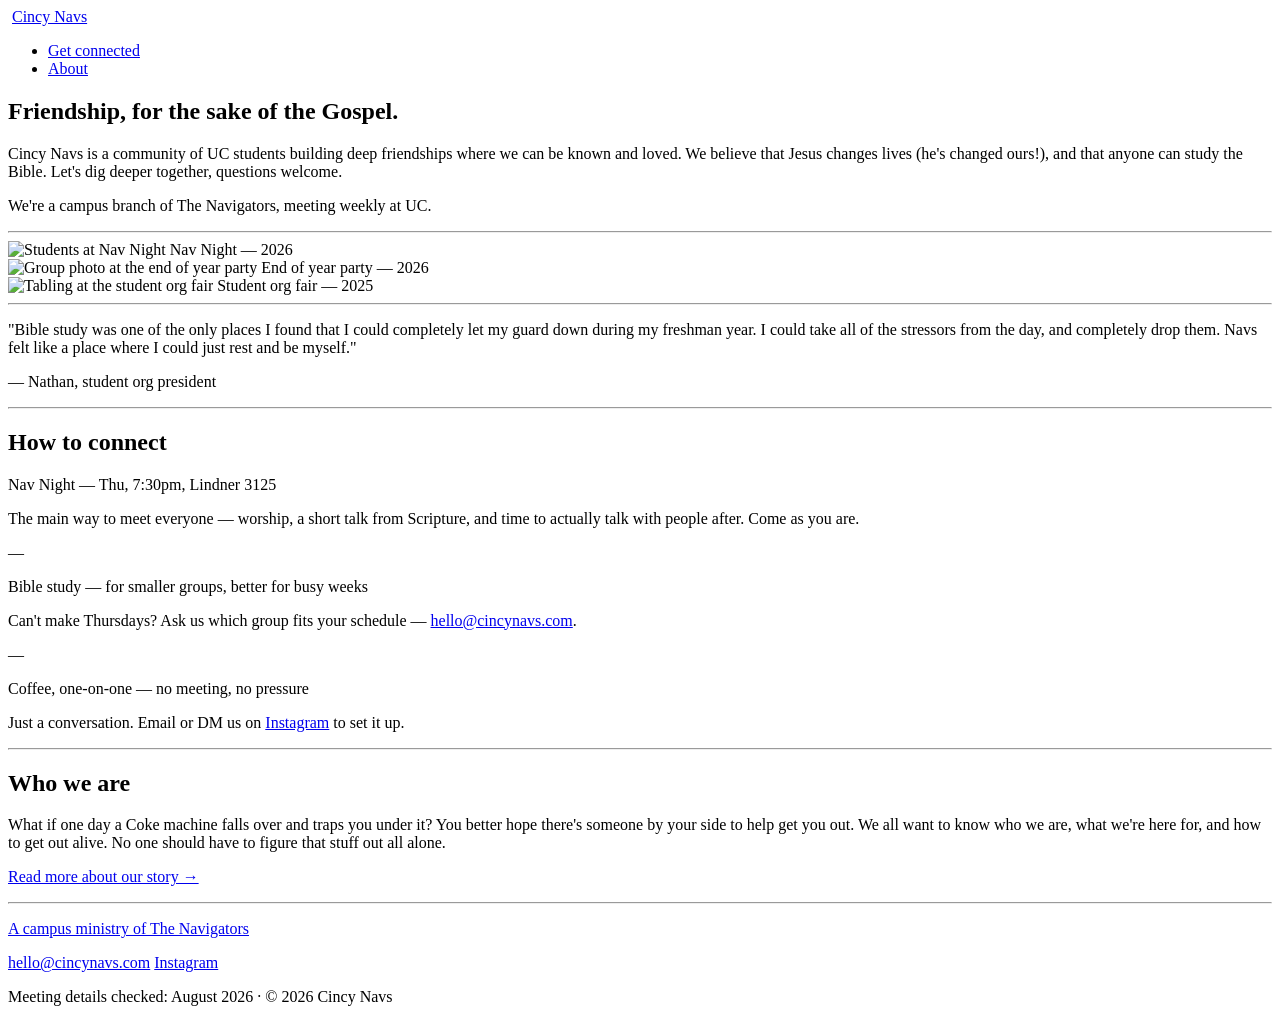
==== index.html @ 7e3887af "Link Instagram to real handle" ====
<!DOCTYPE html>
<html lang="en">
<head>
<meta charset="UTF-8">
<meta name="viewport" content="width=device-width, initial-scale=1.0">
<title>Cincy Navs — University of Cincinnati</title>
<link rel="preconnect" href="https://fonts.googleapis.com">
<link rel="preconnect" href="https://fonts.gstatic.com" crossorigin>
<link href="https://fonts.googleapis.com/css2?family=Fraunces:ital,opsz,wght@0,9..144,500;0,9..144,700;0,9..144,900;1,9..144,500&display=swap" rel="stylesheet">
<link rel="stylesheet" href="style.css">
</head>
<body>

<header>
  <div class="brand">
    <img src="assets/cincynavs-logo.png" alt="">
    <a href="index.html">Cincy Navs</a>
  </div>
  <nav>
    <ul>
      <li><a href="#connect">Get connected</a></li>
      <li><a href="about.html">About</a></li>
    </ul>
  </nav>
</header>

<div class="wrap">

  <section class="hero">
    <h1>Friendship, for the sake of the Gospel.</h1>
    <p>Cincy Navs is a community of UC students building deep friendships where we can be known and loved. We believe that Jesus changes lives (he's changed ours!), and that anyone can study the Bible. Let's dig deeper together, questions welcome.</p>
    <p class="sub">We're a campus branch of The Navigators, meeting weekly at UC.</p>
  </section>

  <hr>

  <section class="photos">
    <div class="photo-lead">
      <img src="assets/nav-night.jpg" alt="Students at Nav Night">
      <span class="caption">Nav Night — 2026</span>
    </div>
    <div class="photo-pair">
      <div class="photo-item">
        <img src="assets/end-of-year-party.jpg" alt="Group photo at the end of year party">
        <span class="caption">End of year party — 2026</span>
      </div>
      <div class="photo-item">
        <img src="assets/student-org-fair.jpg" alt="Tabling at the student org fair">
        <span class="caption">Student org fair — 2025</span>
      </div>
    </div>
  </section>

  <hr>

  <section class="quote">
    <p>"Bible study was one of the only places I found that I could completely let my guard down during my freshman year. I could take all of the stressors from the day, and completely drop them. Navs felt like a place where I could just rest and be myself."</p>
    <p class="quote-attr"><span class="caption">— Nathan, student org president</span></p>
  </section>

  <hr>

  <section id="connect">
    <h2>How to connect</h2>

    <div class="entry primary">
      <p class="entry-title">Nav Night <span class="when">— Thu, 7:30pm, Lindner 3125</span></p>
      <p class="desc">The main way to meet everyone — worship, a short talk from Scripture, and time to actually talk with people after. Come as you are.</p>
    </div>

    <div class="connector">—</div>

    <div class="entry">
      <p class="entry-title">Bible study <span class="when">— for smaller groups, better for busy weeks</span></p>
      <p class="desc">Can't make Thursdays? Ask us which group fits your schedule — <a href="mailto:hello@cincynavs.com">hello@cincynavs.com</a>.</p>
    </div>

    <div class="connector">—</div>

    <div class="entry">
      <p class="entry-title">Coffee, one-on-one <span class="when">— no meeting, no pressure</span></p>
      <p class="desc">Just a conversation. Email or DM us on <a href="https://instagram.com/cincynavs" target="_blank" rel="noopener">Instagram</a> to set it up.</p>
    </div>
  </section>

  <hr>

  <section class="about-teaser">
    <h2>Who we are</h2>
    <p>What if one day a Coke machine falls over and traps you under it? You better hope there's someone by your side to help get you out. We all want to know who we are, what we're here for, and how to get out alive. No one should have to figure that stuff out all alone.</p>
    <p style="margin-top: 10px;"><a href="about.html">Read more about our story →</a></p>
  </section>

</div>

<footer>
  <hr>
  <p><a href="https://www.navigators.org" target="_blank" rel="noopener">A campus ministry of The Navigators</a></p>
  <p class="foot-links">
    <a href="mailto:hello@cincynavs.com">hello@cincynavs.com</a>
    <a href="https://instagram.com/cincynavs" target="_blank" rel="noopener">Instagram</a>
  </p>
  <p class="updated">Meeting details checked: August 2026 · © 2026 Cincy Navs</p>
</footer>

</body>
</html>
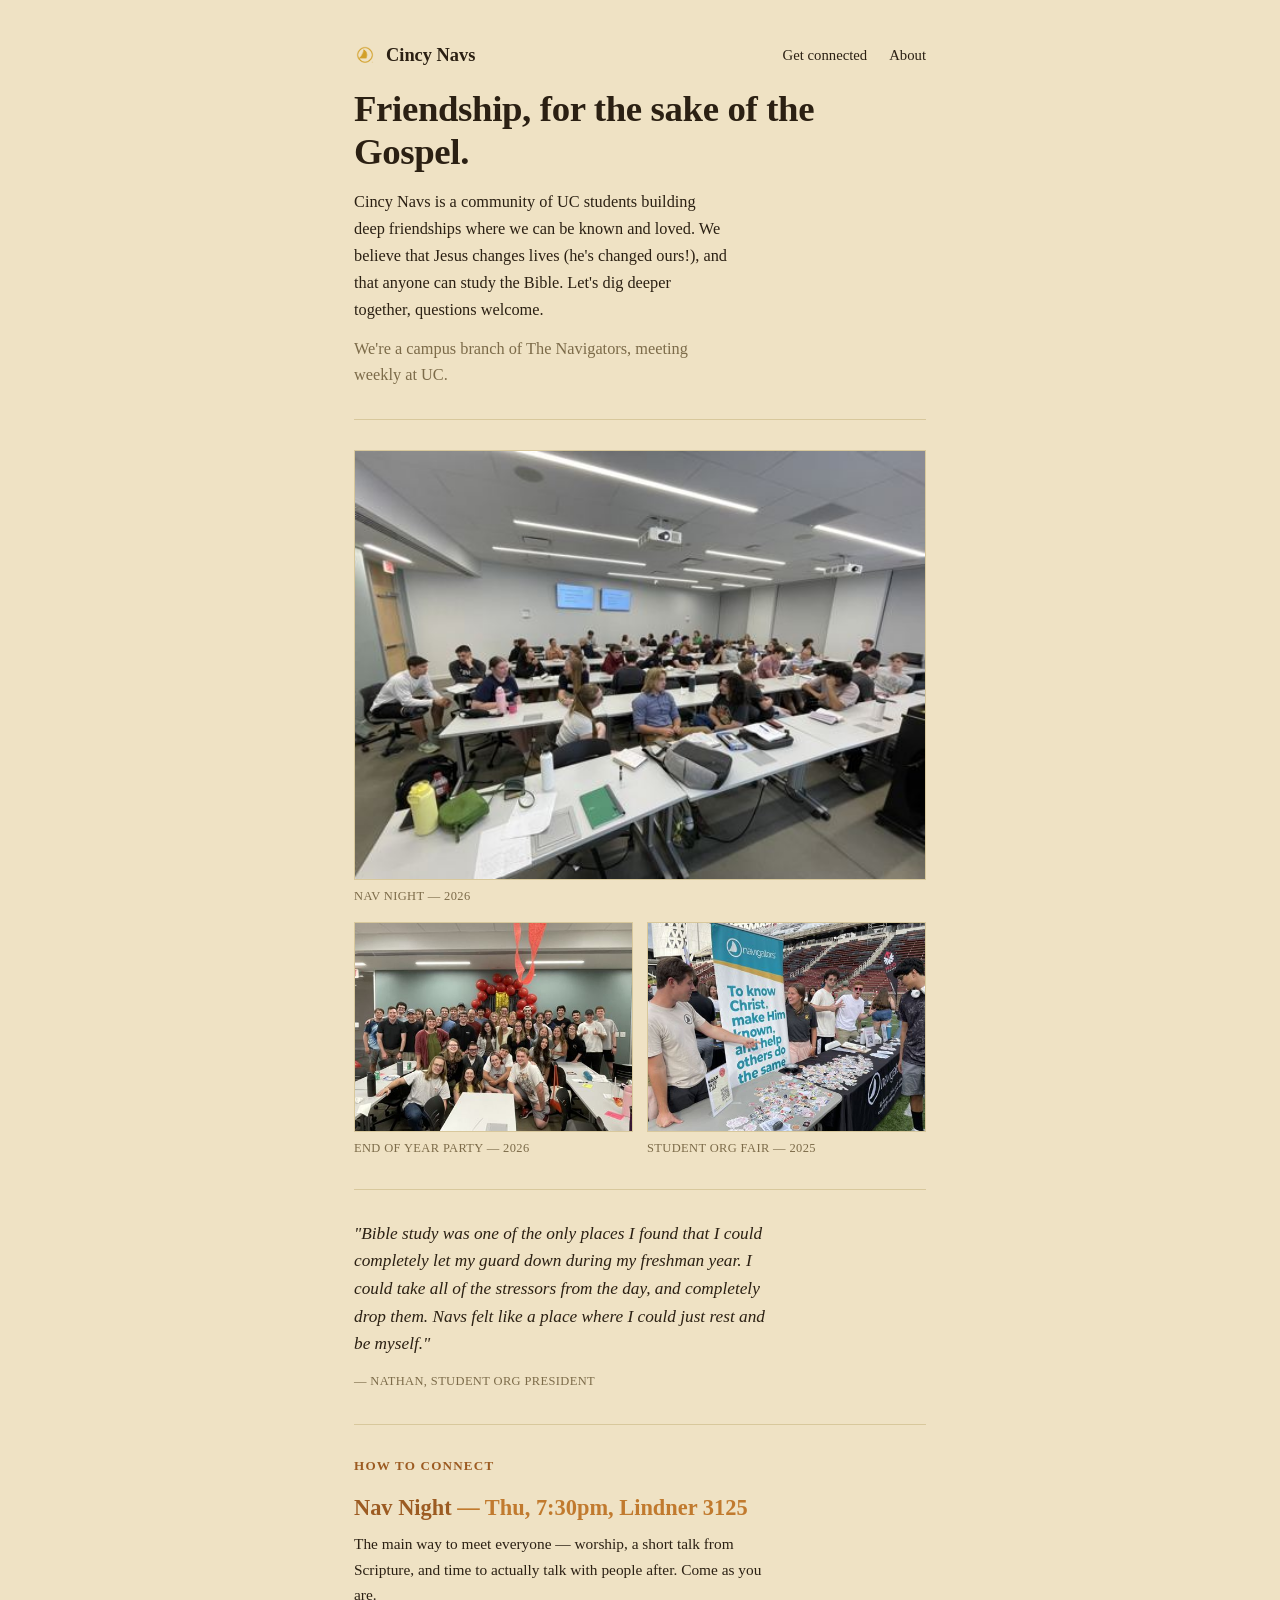
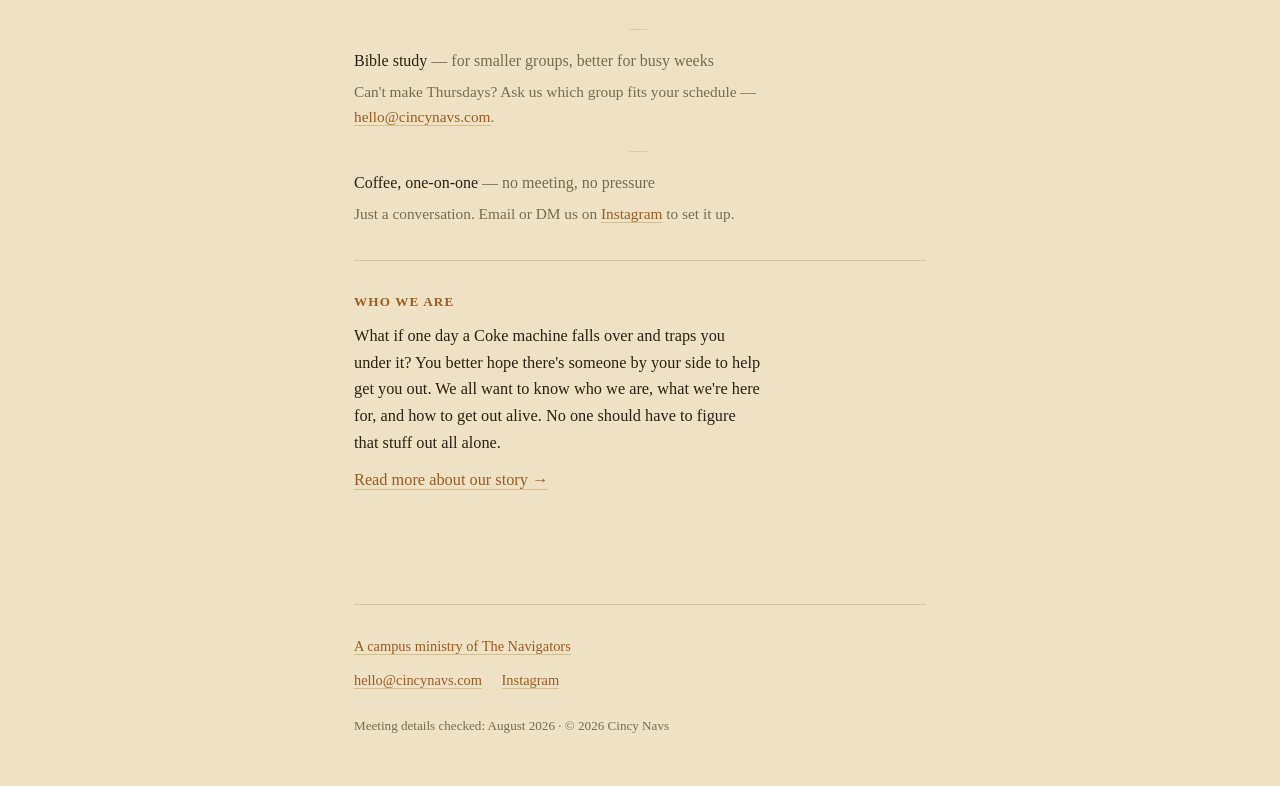
==== commit 845be9ac: "Build static Cincy Navs site from locked mockups and brief Two-page static site (index.html, about.h" ====
--- a/index.html
+++ b/index.html
@@ -79,7 +79,7 @@
 
     <div class="entry">
       <p class="entry-title">Coffee, one-on-one <span class="when">— no meeting, no pressure</span></p>
-      <p class="desc">Just a conversation. Email or DM us on <a href="https://instagram.com/cincynavs" target="_blank" rel="noopener">Instagram</a> to set it up.</p>
+      <p class="desc">Just a conversation. Email or DM us on <a href="#" target="_blank" rel="noopener">Instagram</a> to set it up.</p>
     </div>
   </section>
 
@@ -98,7 +98,7 @@
   <p><a href="https://www.navigators.org" target="_blank" rel="noopener">A campus ministry of The Navigators</a></p>
   <p class="foot-links">
     <a href="mailto:hello@cincynavs.com">hello@cincynavs.com</a>
-    <a href="https://instagram.com/cincynavs" target="_blank" rel="noopener">Instagram</a>
+    <a href="#" target="_blank" rel="noopener">Instagram</a>
   </p>
   <p class="updated">Meeting details checked: August 2026 · © 2026 Cincy Navs</p>
 </footer>
--- a/style.css
+++ b/style.css
@@ -0,0 +1,217 @@
+:root {
+  --ink: #2B2013;
+  --paper: #EFE2C4;
+  --muted: #7C6B49;
+  --line: #D8C89C;
+  --accent: #9C5B22;
+  --accent-soft: #C17A2E;
+}
+
+* { margin: 0; padding: 0; box-sizing: border-box; }
+
+body {
+  font-family: Georgia, 'Times New Roman', serif;
+  color: var(--ink);
+  background: var(--paper);
+  line-height: 1.65;
+  font-size: 1.02rem;
+  -webkit-font-smoothing: antialiased;
+}
+
+.wrap {
+  max-width: 620px;
+  margin: 0 auto;
+  padding: 0 24px 80px;
+}
+
+a { color: var(--accent); text-decoration: none; border-bottom: 1px solid rgba(168,121,31,0.35); }
+a:hover { border-bottom-color: var(--accent); }
+
+/* ===== HEADER ===== */
+header {
+  max-width: 620px;
+  margin: 0 auto;
+  padding: 40px 24px 18px;
+  display: flex;
+  align-items: center;
+  justify-content: space-between;
+}
+.brand {
+  display: flex;
+  align-items: center;
+  gap: 10px;
+  font-family: 'Fraunces', Georgia, serif;
+  font-weight: 700;
+  font-size: 1.15rem;
+}
+.brand img { width: 22px; height: 22px; }
+.brand a { border-bottom: none; color: var(--ink); }
+
+nav ul {
+  list-style: none;
+  display: flex;
+  gap: 22px;
+  font-size: 0.92rem;
+}
+nav a { border-bottom: none; color: var(--ink); }
+nav a:hover { color: var(--accent); }
+nav a.current { color: var(--accent); border-bottom: 1px solid var(--accent); }
+
+hr {
+  border: none;
+  border-top: 1px solid var(--line);
+  margin: 30px 0;
+}
+
+/* ===== CAPTION / SIGNAGE STYLE ===== */
+.caption {
+  font-family: Georgia, serif;
+  font-size: 0.78rem;
+  letter-spacing: 0.03em;
+  text-transform: uppercase;
+  color: var(--muted);
+}
+
+/* ===== HEADINGS ===== */
+h1 {
+  font-family: 'Fraunces', Georgia, serif;
+  font-size: 2.1rem;
+  font-weight: 700;
+  line-height: 1.15;
+  letter-spacing: -0.01em;
+  margin-bottom: 16px;
+}
+.hero h1 { font-size: 2.3rem; }
+
+h2 {
+  font-family: 'Fraunces', Georgia, serif;
+  font-size: 0.82rem;
+  font-weight: 700;
+  letter-spacing: 0.09em;
+  text-transform: uppercase;
+  color: var(--accent);
+  margin-bottom: 10px;
+}
+
+/* ===== HERO — text only (home) ===== */
+.hero p {
+  max-width: 46ch;
+  color: var(--ink);
+}
+.hero .sub {
+  color: var(--muted);
+  margin-top: 12px;
+}
+
+/* ===== PHOTO STRIP (home) ===== */
+.photo-lead { width: 100%; margin-bottom: 16px; }
+.photo-lead img {
+  width: 100%;
+  height: auto;
+  display: block;
+  border: 1px solid var(--line);
+}
+.photo-lead .caption { margin-top: 6px; display: block; }
+
+.photo-pair {
+  display: flex;
+  gap: 14px;
+}
+.photo-item { flex: 1 1 0; min-width: 0; }
+.photo-item img {
+  width: 100%;
+  height: auto;
+  object-fit: cover;
+  border: 1px solid var(--line);
+  display: block;
+}
+.photo-item .caption { margin-top: 6px; display: block; }
+
+/* ===== STUDENT QUOTE — the one warm register (home) ===== */
+.quote {
+  font-style: italic;
+  font-size: 1.08rem;
+  color: var(--ink);
+  max-width: 48ch;
+  line-height: 1.6;
+}
+.quote-attr {
+  margin-top: 8px;
+  font-style: normal;
+}
+.quote-attr .caption { display: inline; }
+
+/* ===== ENTRIES LIST — Nav Night / Bible study / coffee (home) ===== */
+.entry { padding: 4px 0; }
+.entry-title {
+  font-size: 1rem;
+  font-weight: normal;
+  color: var(--ink);
+}
+.entry-title .when { color: var(--muted); font-style: normal; }
+.entry p.desc {
+  margin-top: 4px;
+  color: var(--muted);
+  font-size: 0.96rem;
+}
+
+.entry.primary .entry-title {
+  font-family: 'Fraunces', Georgia, serif;
+  font-size: 1.4rem;
+  font-weight: 700;
+  color: var(--accent);
+}
+.entry.primary .entry-title .when { color: var(--accent-soft); }
+.entry.primary p.desc { color: var(--ink); }
+
+.connector {
+  text-align: center;
+  color: var(--line);
+  font-size: 1.1rem;
+  margin: 2px 0;
+  letter-spacing: 0.2em;
+}
+
+/* ===== ABOUT TEASER (home) ===== */
+.about-teaser p { max-width: 50ch; }
+
+/* ===== ABOUT PAGE SECTIONS ===== */
+section p { max-width: 54ch; }
+section p + p { margin-top: 14px; }
+
+.placeholder-note {
+  display: inline-block;
+  margin-top: 10px;
+  font-size: 0.86rem;
+  color: var(--accent-soft);
+  font-style: italic;
+}
+
+.team-list { margin-top: 6px; }
+.team-member { padding: 10px 0; }
+.team-list.tight .team-member { padding: 3px 0; }
+.team-member .name {
+  font-weight: bold;
+  color: var(--ink);
+}
+.team-member .role {
+  color: var(--muted);
+  font-size: 0.94rem;
+}
+
+/* ===== FOOTER ===== */
+footer {
+  max-width: 620px;
+  margin: 0 auto;
+  padding: 0 24px 50px;
+  color: var(--muted);
+  font-size: 0.9rem;
+}
+footer .foot-links { margin-top: 10px; }
+footer .foot-links a { margin-right: 16px; }
+footer .updated { margin-top: 22px; font-size: 0.82rem; }
+
+@media (max-width: 480px) {
+  header { flex-direction: column; align-items: flex-start; gap: 14px; }
+  nav ul { gap: 16px; padding-left: 0; }
+}
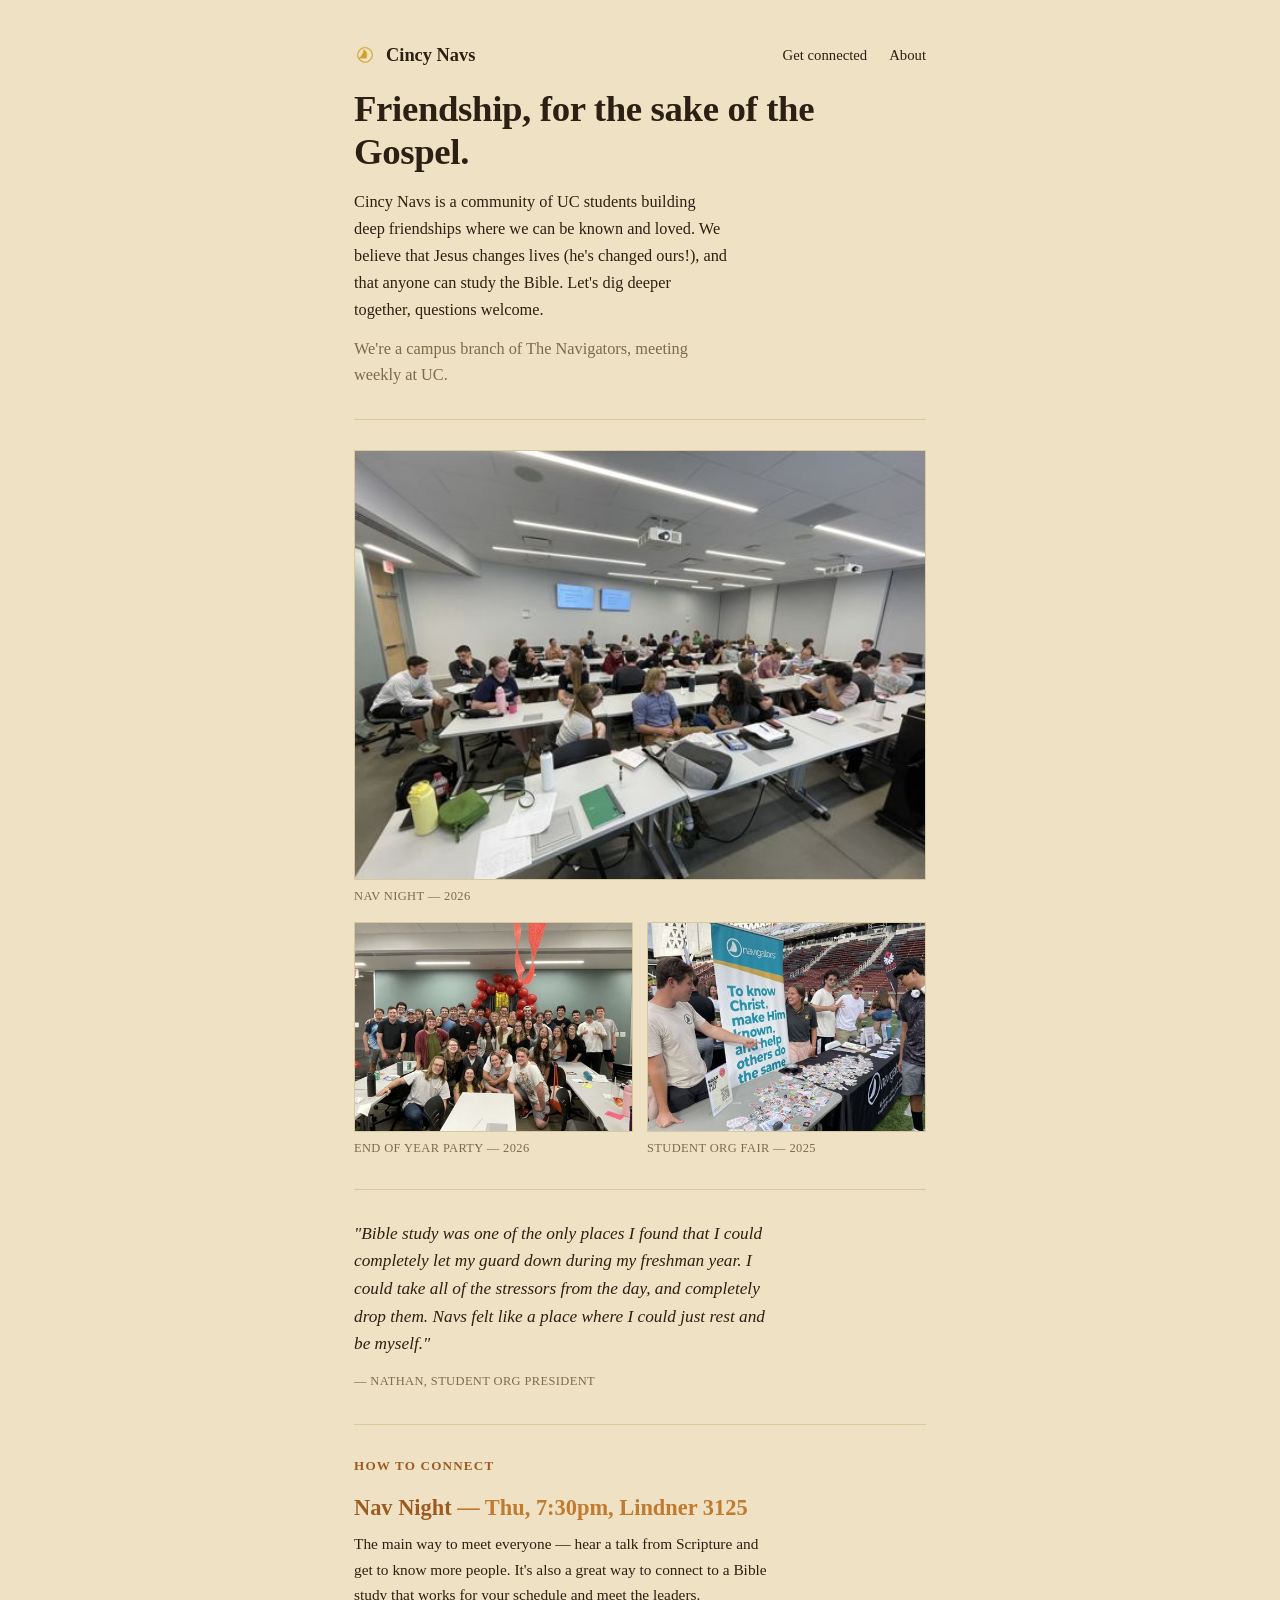
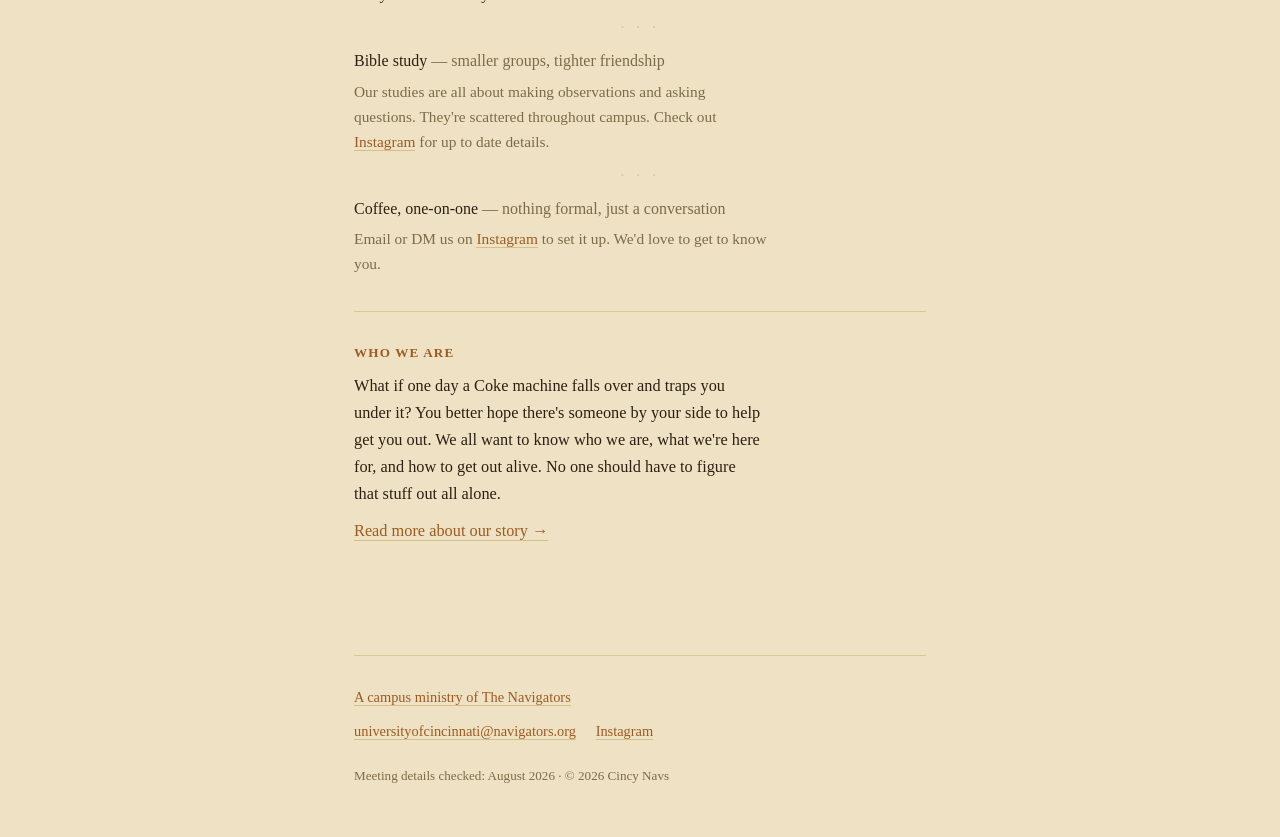
==== commit cde84a3c: "Rework connect copy, switch dividers to dinkus, update contact email Rewrite the Nav Night/Bible stu" ====
--- a/index.html
+++ b/index.html
@@ -65,21 +65,21 @@
 
     <div class="entry primary">
       <p class="entry-title">Nav Night <span class="when">— Thu, 7:30pm, Lindner 3125</span></p>
-      <p class="desc">The main way to meet everyone — worship, a short talk from Scripture, and time to actually talk with people after. Come as you are.</p>
+      <p class="desc">The main way to meet everyone — hear a talk from Scripture and get to know more people. It's also a great way to connect to a Bible study that works for your schedule and meet the leaders.</p>
     </div>
 
-    <div class="connector">—</div>
+    <div class="connector">· · ·</div>
 
     <div class="entry">
-      <p class="entry-title">Bible study <span class="when">— for smaller groups, better for busy weeks</span></p>
-      <p class="desc">Can't make Thursdays? Ask us which group fits your schedule — <a href="mailto:hello@cincynavs.com">hello@cincynavs.com</a>.</p>
+      <p class="entry-title">Bible study <span class="when">— smaller groups, tighter friendship</span></p>
+      <p class="desc">Our studies are all about making observations and asking questions. They're scattered throughout campus. Check out <a href="https://instagram.com/cincynavs" target="_blank" rel="noopener">Instagram</a> for up to date details.</p>
     </div>
 
-    <div class="connector">—</div>
+    <div class="connector">· · ·</div>
 
     <div class="entry">
-      <p class="entry-title">Coffee, one-on-one <span class="when">— no meeting, no pressure</span></p>
-      <p class="desc">Just a conversation. Email or DM us on <a href="#" target="_blank" rel="noopener">Instagram</a> to set it up.</p>
+      <p class="entry-title">Coffee, one-on-one <span class="when">— nothing formal, just a conversation</span></p>
+      <p class="desc">Email or DM us on <a href="https://instagram.com/cincynavs" target="_blank" rel="noopener">Instagram</a> to set it up. We'd love to get to know you.</p>
     </div>
   </section>
 
@@ -97,8 +97,8 @@
   <hr>
   <p><a href="https://www.navigators.org" target="_blank" rel="noopener">A campus ministry of The Navigators</a></p>
   <p class="foot-links">
-    <a href="mailto:hello@cincynavs.com">hello@cincynavs.com</a>
-    <a href="#" target="_blank" rel="noopener">Instagram</a>
+    <a href="mailto:universityofcincinnati@navigators.org">universityofcincinnati@navigators.org</a>
+    <a href="https://instagram.com/cincynavs" target="_blank" rel="noopener">Instagram</a>
   </p>
   <p class="updated">Meeting details checked: August 2026 · © 2026 Cincy Navs</p>
 </footer>
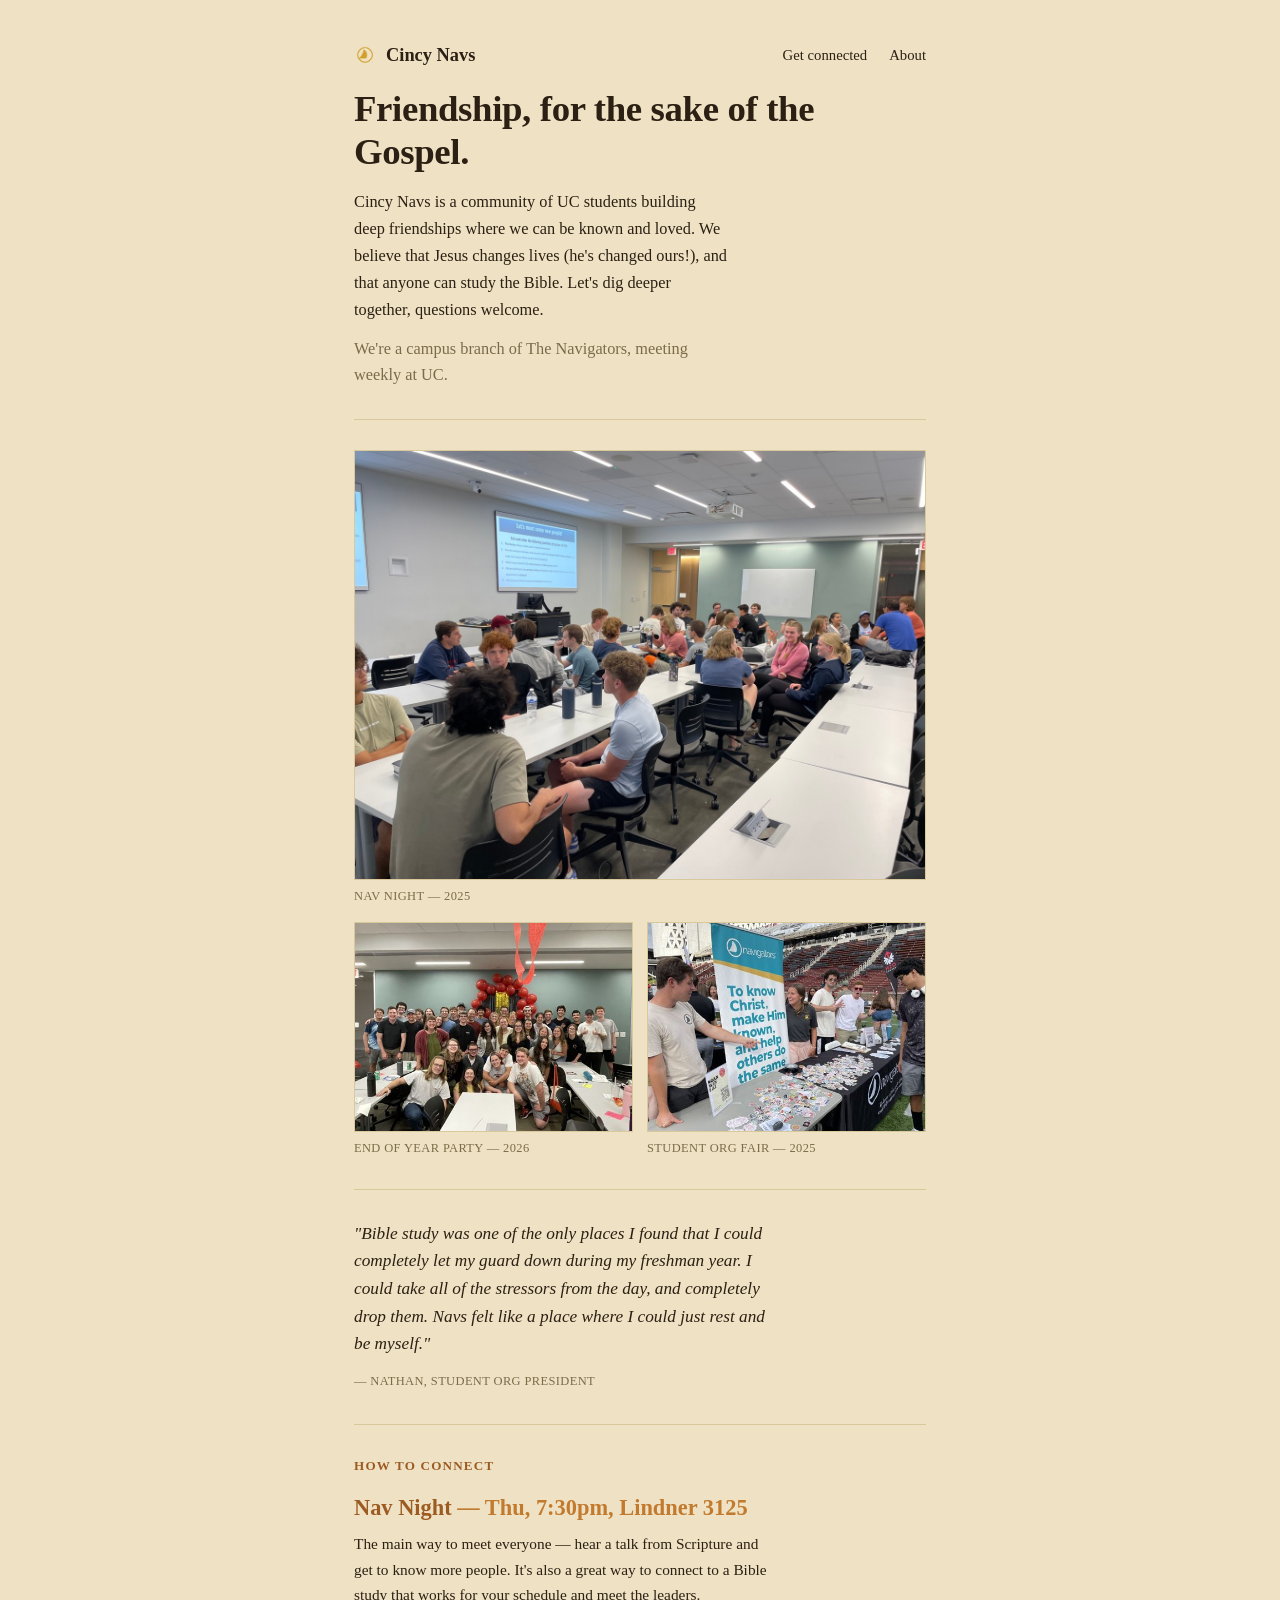
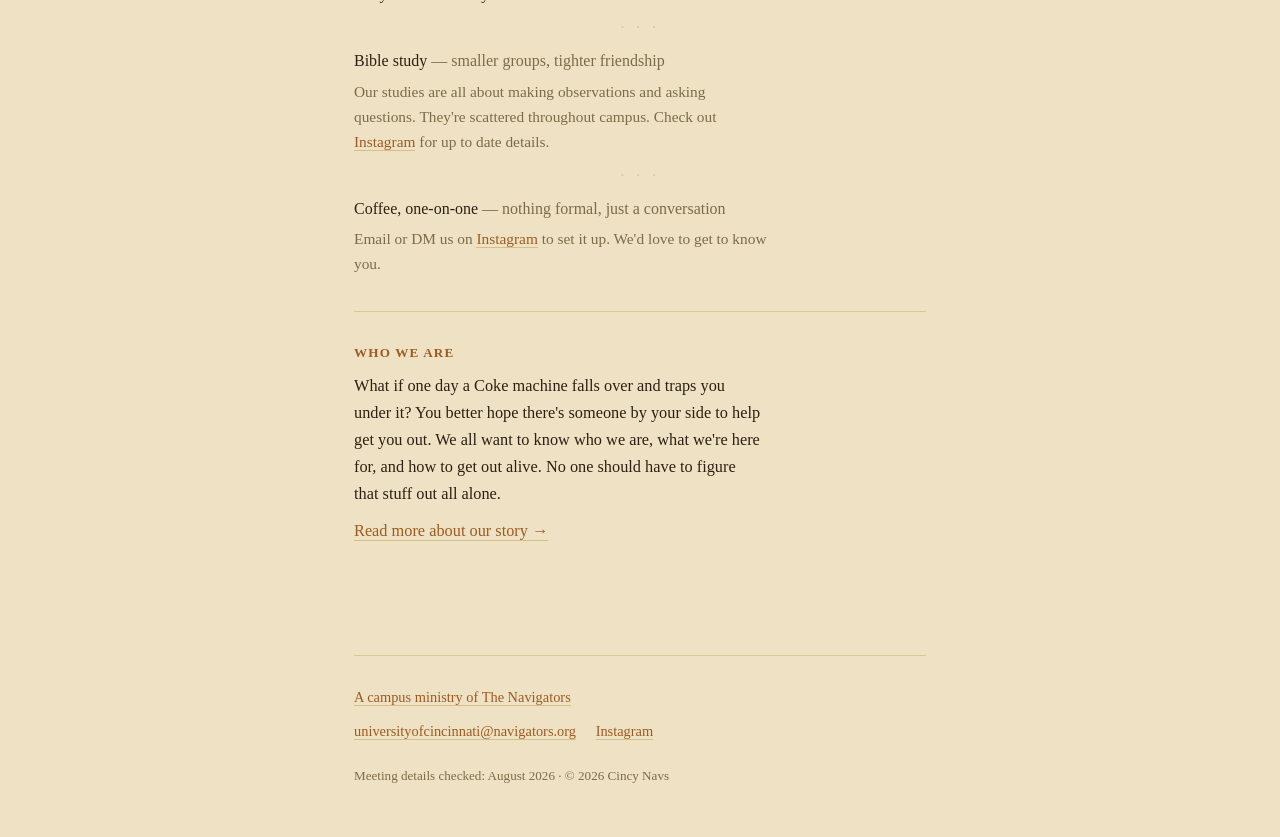
==== commit a4307c1e: "Swap Nav Night lead photo for 2025 shot Replace the placeholder Nav Night photo with the real one, r" ====
--- a/index.html
+++ b/index.html
@@ -37,7 +37,7 @@
   <section class="photos">
     <div class="photo-lead">
       <img src="assets/nav-night.jpg" alt="Students at Nav Night">
-      <span class="caption">Nav Night — 2026</span>
+      <span class="caption">Nav Night — 2025</span>
     </div>
     <div class="photo-pair">
       <div class="photo-item">
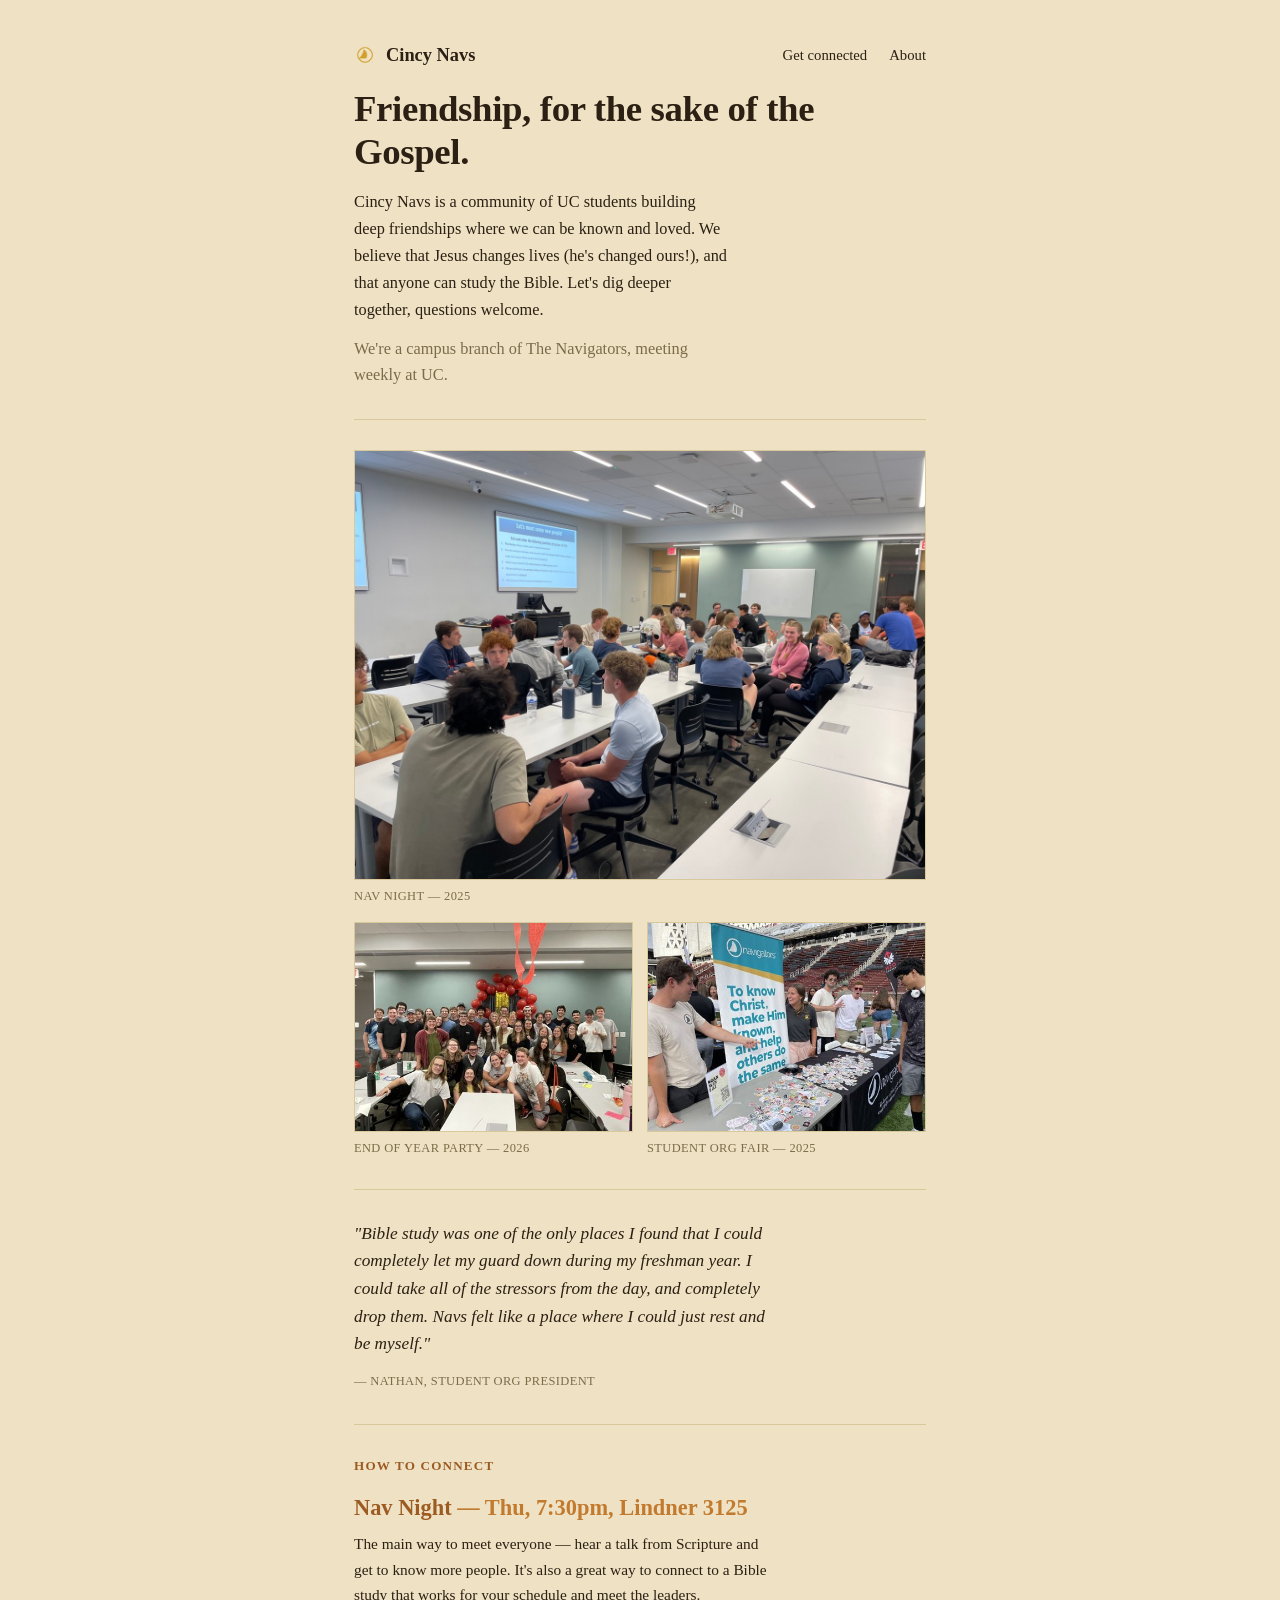
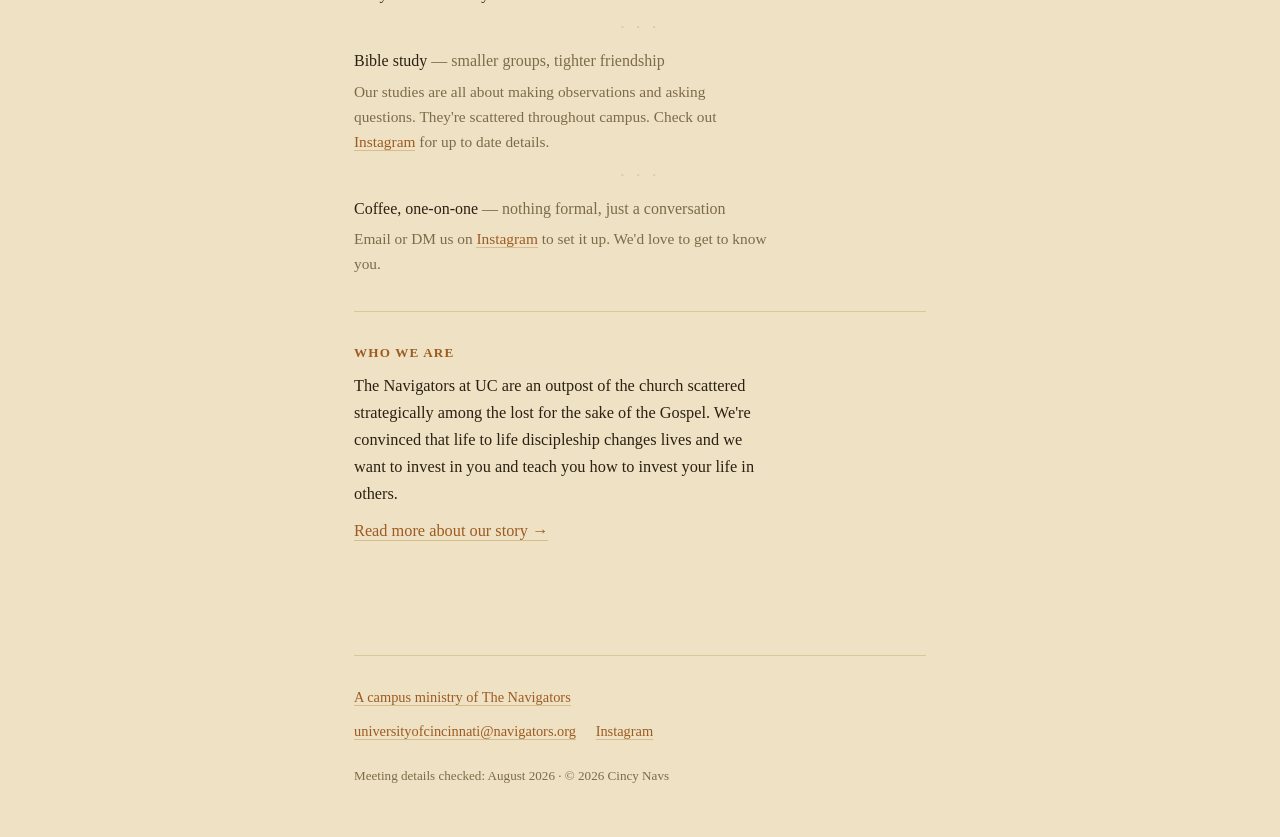
==== commit f05cccdd: "Rewrite Who We Are copy on home and About pages Replace the Coke-machine framing on the homepage tea" ====
--- a/index.html
+++ b/index.html
@@ -87,7 +87,7 @@
 
   <section class="about-teaser">
     <h2>Who we are</h2>
-    <p>What if one day a Coke machine falls over and traps you under it? You better hope there's someone by your side to help get you out. We all want to know who we are, what we're here for, and how to get out alive. No one should have to figure that stuff out all alone.</p>
+    <p>The Navigators at UC are an outpost of the church scattered strategically among the lost for the sake of the Gospel. We're convinced that life to life discipleship changes lives and we want to invest in you and teach you how to invest your life in others.</p>
     <p style="margin-top: 10px;"><a href="about.html">Read more about our story →</a></p>
   </section>
 
